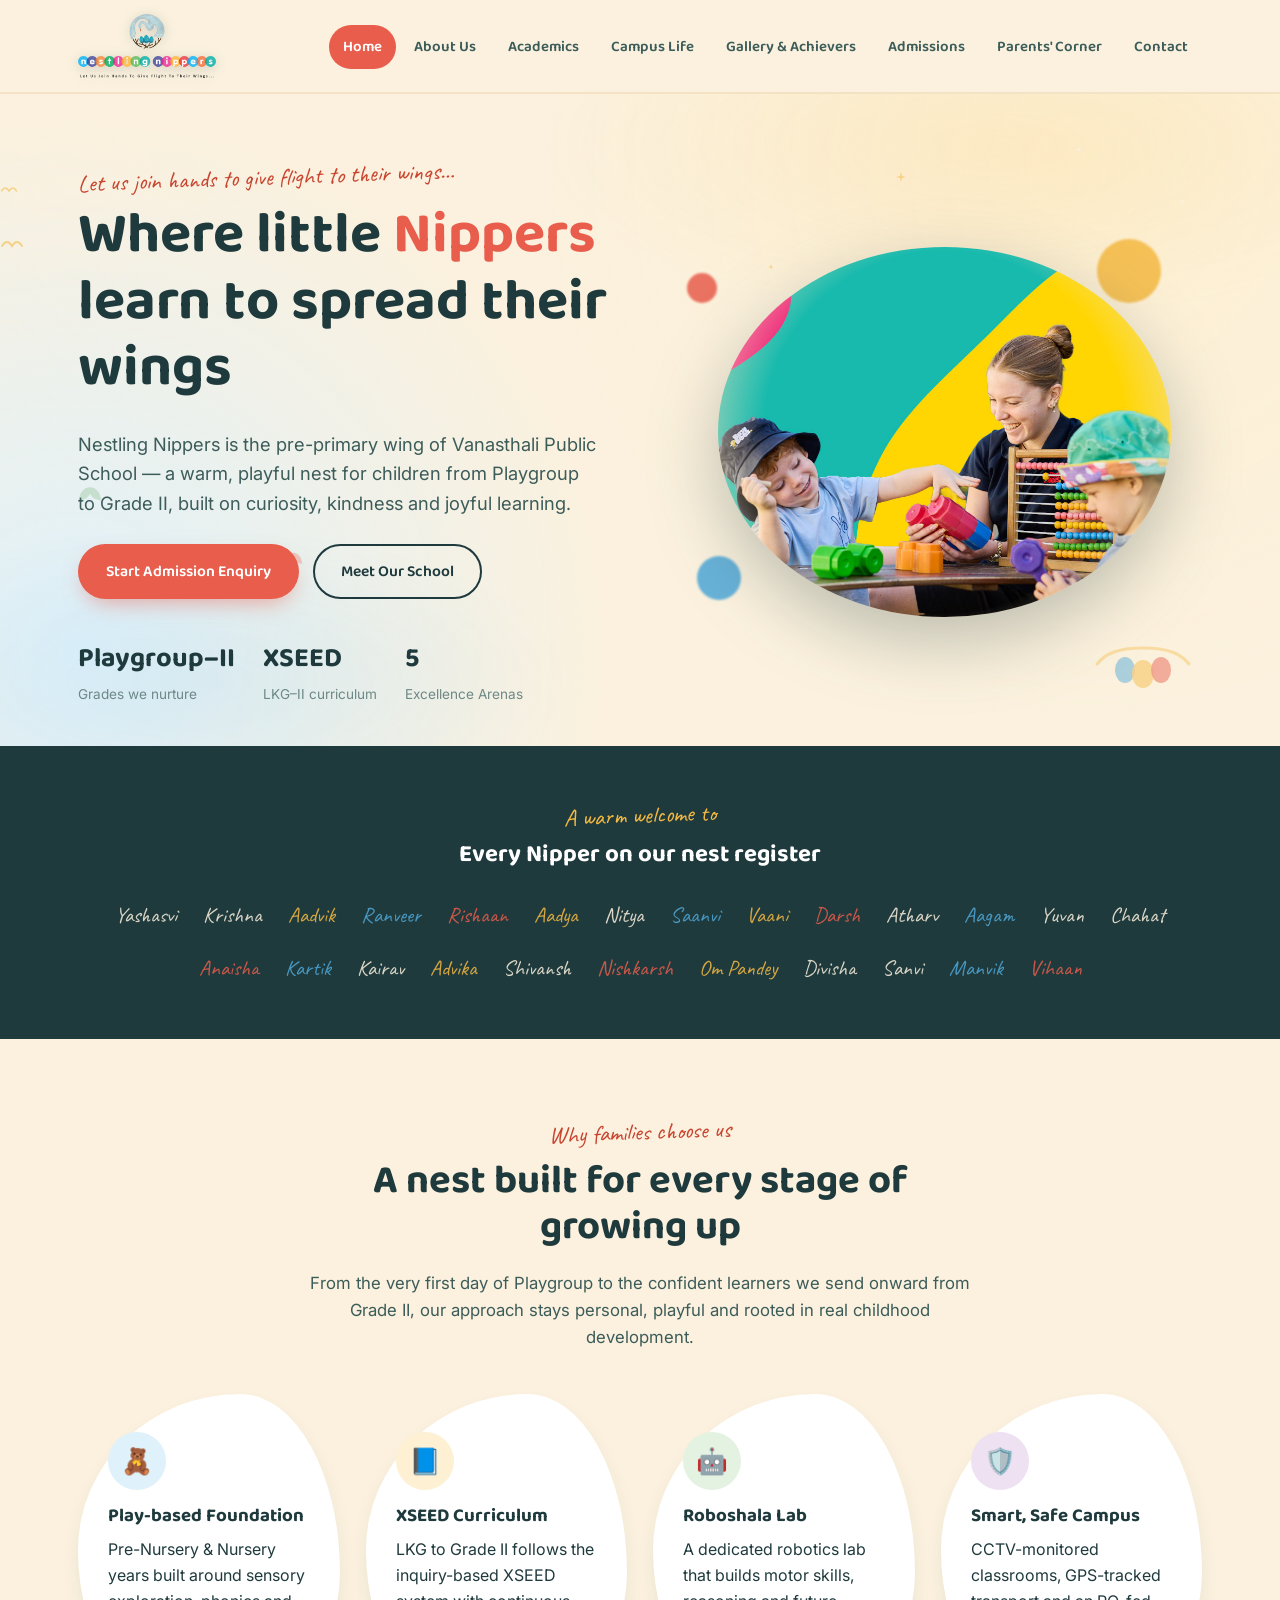
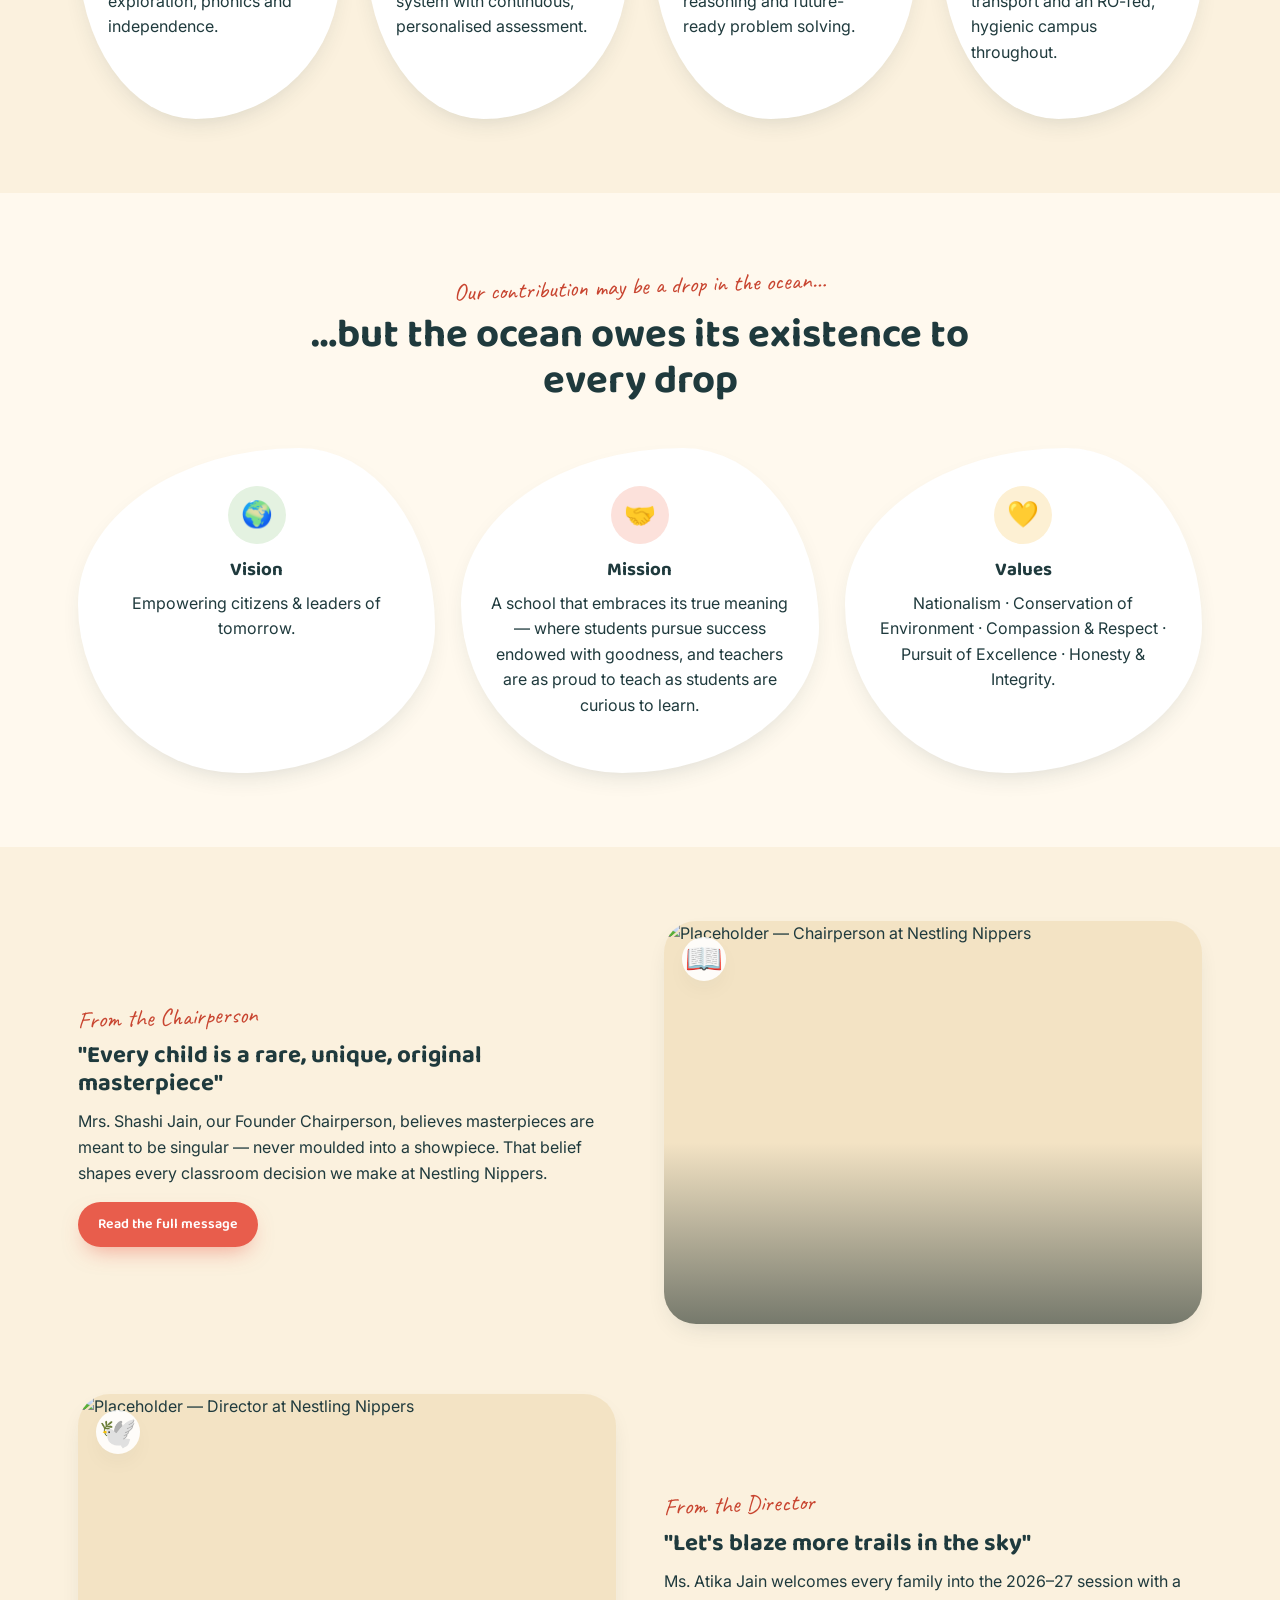
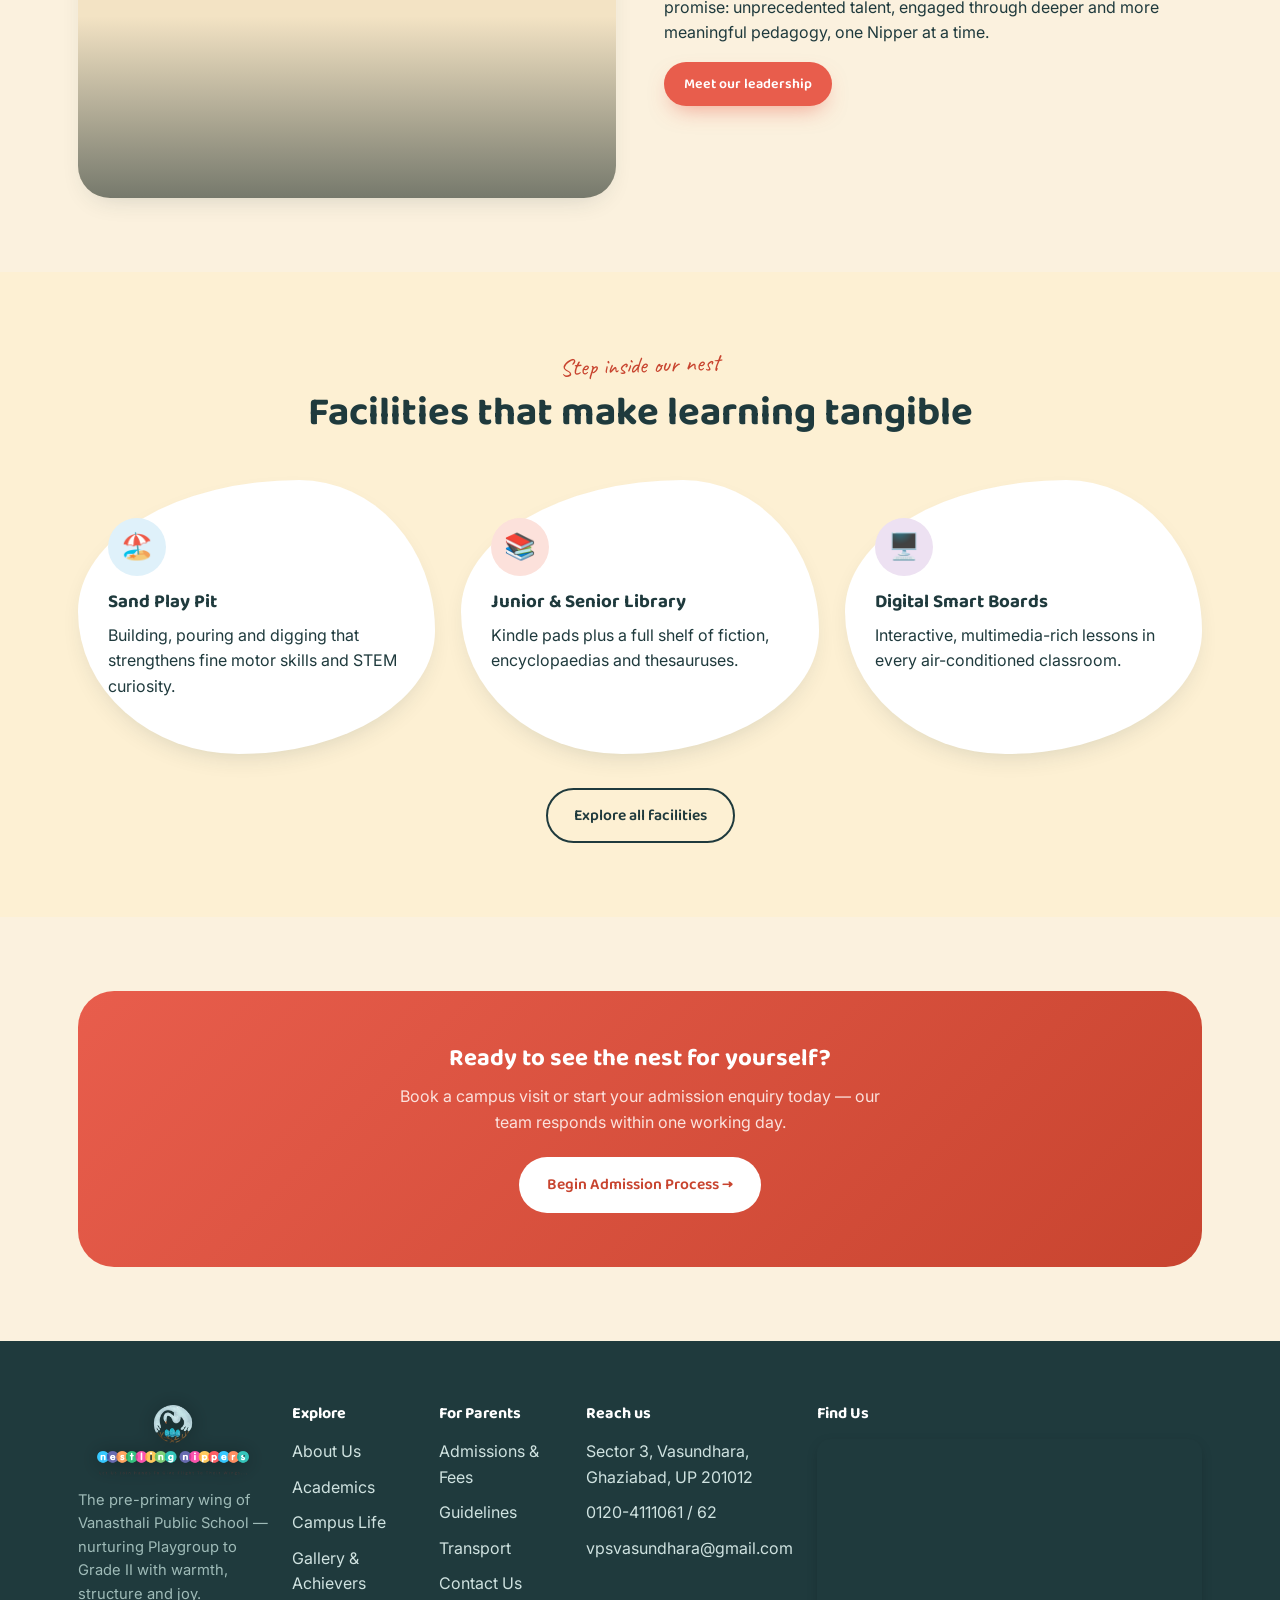
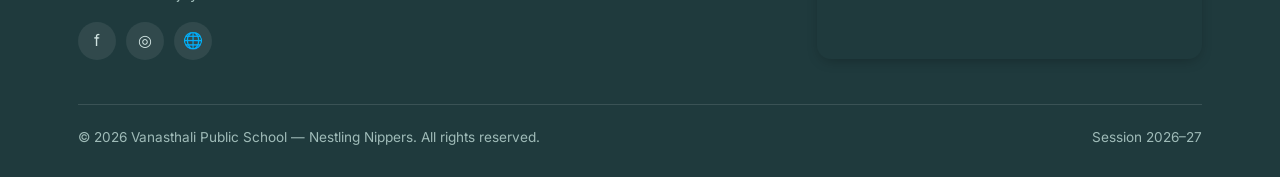
==== index.html @ e13948de "Add files via upload" ====
<!DOCTYPE html>
<html lang="en">
<head>
<meta charset="UTF-8">
<meta name="viewport" content="width=device-width, initial-scale=1.0">
<title>Nestling Nippers | Pre-Primary Wing, Vanasthali Public School</title>
<meta name="description" content="Nestling Nippers — the pre-primary unit of Vanasthali Public School. Playgroup to Grade II, nurturing every child from nest to flight.">
<link rel="icon" type="image/png" href="logo.png">
<link rel="canonical" href="https://www.nestlingnippers.in/">
<meta name="robots" content="index, follow">
<meta name="theme-color" content="#1F3A3D">
<meta name="author" content="Vanasthali Public School">

<!-- Open Graph -->
<meta property="og:type" content="website">
<meta property="og:site_name" content="Nestling Nippers — Vanasthali Public School">
<meta property="og:title" content="Nestling Nippers | Pre-Primary Wing, Vanasthali Public School">
<meta property="og:description" content="Nestling Nippers — the pre-primary unit of Vanasthali Public School. Playgroup to Grade II, nurturing every child from nest to flight.">
<meta property="og:url" content="https://www.nestlingnippers.in/">
<meta property="og:image" content="https://www.nestlingnippers.in/assets/images/og-cover.jpg">
<meta property="og:locale" content="en_IN">

<!-- Twitter Card -->
<meta name="twitter:card" content="summary_large_image">
<meta name="twitter:title" content="Nestling Nippers | Pre-Primary Wing, Vanasthali Public School">
<meta name="twitter:description" content="Nestling Nippers — the pre-primary unit of Vanasthali Public School. Playgroup to Grade II, nurturing every child from nest to flight.">
<meta name="twitter:image" content="https://www.nestlingnippers.in/assets/images/og-cover.jpg">
<link rel="stylesheet" href="css/style.css">
<script type="application/ld+json">
{
  "@context": "https://schema.org",
  "@type": "PreschoolOrChildCare",
  "name": "Nestling Nippers — Vanasthali Public School",
  "alternateName": "Nestling Nippers",
  "url": "https://www.nestlingnippers.in/",
  "logo": "https://www.nestlingnippers.in/assets/images/logo.png",
  "description": "Nestling Nippers is the pre-primary wing of Vanasthali Public School, nurturing Playgroup to Grade II with a play-based and XSEED curriculum.",
  "telephone": "+91-120-4111061",
  "email": "vpsvasundhara@gmail.com",
  "address": {
    "@type": "PostalAddress",
    "streetAddress": "Sector 3, Vasundhara",
    "addressLocality": "Ghaziabad",
    "addressRegion": "Uttar Pradesh",
    "postalCode": "201012",
    "addressCountry": "IN"
  },
  "geo": {
    "@type": "GeoCoordinates",
    "latitude": 28.66441,
    "longitude": 77.38362
  },
  "sameAs": [
    "https://facebook.com",
    "https://instagram.com",
    "https://vanasthalischool.in"
  ]
}
</script>
</head>
<body>

<header class="site-header">
  <div class="header-inner">
    <a href="index.html" class="logo">
      <img src="logo.png" class="logo-mark" alt="Nestling Nippers — Vanasthali Public School">
    </a>
    <nav class="main-nav" id="mainNav">
      <ul>
        <li><a href="index.html">Home</a></li>
        <li><a href="about.html">About Us</a></li>
        <li><a href="academics.html">Academics</a></li>
        <li><a href="campus-life.html">Campus Life</a></li>
        <li><a href="gallery.html">Gallery &amp; Achievers</a></li>
        <li><a href="admissions.html">Admissions</a></li>
        <li><a href="parents.html">Parents' Corner</a></li>
        <li><a href="contact.html">Contact</a></li>
      </ul>
    </nav>
    <button class="nav-toggle" id="navToggle" aria-label="Toggle menu" aria-expanded="false">
      <span></span><span></span><span></span>
    </button>
  </div>
</header>

<!-- ================= HERO ================= -->
<section class="hero">
  <div class="hero-video-wrap">
    <div class="skel" style="position:absolute;inset:0;">
      <video autoplay muted loop playsinline aria-hidden="true">
        <source src="school.mp4" type="video/mp4">
      </video>
    </div>
  </div>
  <div class="hero-anim" aria-hidden="true">
    <div class="h-sky-glow"></div>
    <svg class="h-star" style="top:12%;left:70%" width="10" height="10" viewBox="0 0 10 10"><path d="M5 0 L6 4 L10 5 L6 6 L5 10 L4 6 L0 5 L4 4 Z" fill="#F4B942"/></svg>
    <svg class="h-star s2" style="top:8%;left:84%" width="7" height="7" viewBox="0 0 10 10"><path d="M5 0 L6 4 L10 5 L6 6 L5 10 L4 6 L0 5 L4 4 Z" fill="#FBF1DE"/></svg>
    <svg class="h-star s3" style="top:26%;left:60%" width="6" height="6" viewBox="0 0 10 10"><path d="M5 0 L6 4 L10 5 L6 6 L5 10 L4 6 L0 5 L4 4 Z" fill="#F4B942"/></svg>
    <svg class="h-star s4" style="top:16%;left:92%" width="8" height="8" viewBox="0 0 10 10"><path d="M5 0 L6 4 L10 5 L6 6 L5 10 L4 6 L0 5 L4 4 Z" fill="#FBF1DE"/></svg>

    <svg class="h-cloud c1" viewBox="0 0 200 70" fill="#FBF1DE"><ellipse cx="55" cy="40" rx="45" ry="26"/><ellipse cx="105" cy="28" rx="38" ry="30"/><ellipse cx="150" cy="42" rx="40" ry="24"/></svg>
    <svg class="h-cloud c2" viewBox="0 0 200 70" fill="#FBF1DE"><ellipse cx="55" cy="40" rx="45" ry="26"/><ellipse cx="105" cy="28" rx="38" ry="30"/><ellipse cx="150" cy="42" rx="40" ry="24"/></svg>
    <svg class="h-cloud c3" viewBox="0 0 200 70" fill="#FBF1DE"><ellipse cx="55" cy="40" rx="45" ry="26"/><ellipse cx="105" cy="28" rx="38" ry="30"/><ellipse cx="150" cy="42" rx="40" ry="24"/></svg>

    <svg class="h-bird b1" width="24" height="16" viewBox="0 0 24 16"><path d="M2 8 Q7 0 12 8 Q17 0 22 8" stroke="#F4B942" stroke-width="2" fill="none" stroke-linecap="round"/></svg>
    <svg class="h-bird b2" width="20" height="14" viewBox="0 0 24 16"><path d="M2 8 Q7 0 12 8 Q17 0 22 8" stroke="#FBF1DE" stroke-width="2" fill="none" stroke-linecap="round"/></svg>
    <svg class="h-bird b3" width="18" height="12" viewBox="0 0 24 16"><path d="M2 8 Q7 0 12 8 Q17 0 22 8" stroke="#F4B942" stroke-width="2" fill="none" stroke-linecap="round"/></svg>

    <svg class="h-leaf l1" viewBox="0 0 24 24" fill="#6FAE6E"><path d="M12 2C6 2 2 8 2 14c4 0 8-2 10-6 2 4 6 6 10 6 0-6-4-12-10-12Z"/></svg>
    <svg class="h-leaf l2" viewBox="0 0 24 24" fill="#4FA8D8"><path d="M12 2C6 2 2 8 2 14c4 0 8-2 10-6 2 4 6 6 10 6 0-6-4-12-10-12Z"/></svg>
    <svg class="h-leaf l3" viewBox="0 0 24 24" fill="#E85D4C"><path d="M12 2C6 2 2 8 2 14c4 0 8-2 10-6 2 4 6 6 10 6 0-6-4-12-10-12Z"/></svg>

    <svg class="h-nest-float" viewBox="0 0 120 90" fill="none">
      <path d="M14 60c8-10 20-16 46-16s38 6 46 16" stroke="#F4B942" stroke-width="3" stroke-linecap="round" fill="none" opacity=".7"/>
      <ellipse cx="42" cy="66" rx="10" ry="13" fill="#4FA8D8" opacity=".85"/>
      <ellipse cx="60" cy="70" rx="11" ry="14" fill="#F4B942" opacity=".85"/>
      <ellipse cx="78" cy="66" rx="10" ry="13" fill="#E85D4C" opacity=".85"/>
    </svg>
  </div>
  <div class="container hero-inner">
    <div class="hero-copy reveal">
      <span class="eyebrow">Let us join hands to give flight to their wings…</span>
      <h1>Where little <span class="hl">Nippers</span><br>learn to spread their wings</h1>
      <p class="lede">Nestling Nippers is the pre-primary wing of Vanasthali Public School — a warm, playful nest for children from Playgroup to Grade&nbsp;II, built on curiosity, kindness and joyful learning.</p>
      <div class="hero-cta">
        <a href="admissions.html" class="btn btn-primary">Start Admission Enquiry</a>
        <a href="about.html" class="btn btn-outline">Meet Our School</a>
      </div>
      <div class="hero-stats">
        <div><strong>Playgroup–II</strong><span>Grades we nurture</span></div>
        <div><strong>XSEED</strong><span>LKG–II curriculum</span></div>
        <div><strong>5</strong><span>Excellence Arenas</span></div>
      </div>
    </div>
    <div class="hero-art reveal">
      <div class="hero-photo">
        <span class="hp-blob b1"></span>
        <span class="hp-blob b2"></span>
        <span class="hp-blob b3"></span>
        <div class="hp-frame skel">
          <img src="baby.jpg" alt="A teacher and children playing with learning toys at Nestling Nippers" loading="eager">
        </div>
      </div>
    </div>
  </div>
</section>

<!-- ================= WELCOME CLOUDS ================= -->
<section class="name-cloud">
  <div class="container">
    <span class="eyebrow">A warm welcome to</span>
    <h2>Every Nipper on our nest register</h2>
    <div class="cloud-names">
      <a href="yashasvi.html" class="cn-link">Yashasvi</a><span>Krishna</span><span>Aadvik</span><span>Ranveer</span><span>Rishaan</span>
      <span>Aadya</span><span>Nitya</span><span>Saanvi</span><span>Vaani</span><span>Darsh</span>
      <span>Atharv</span><span>Aagam</span><span>Yuvan</span><span>Chahat</span><span>Anaisha</span>
      <span>Kartik</span><span>Kairav</span><span>Advika</span><span>Shivansh</span><span>Nishkarsh</span>
      <span>Om Pandey</span><span>Divisha</span><span>Sanvi</span><span>Manvik</span><span>Vihaan</span>
    </div>
  </div>
</section>

<!-- ================= WHY US ================= -->
<section id="why-us">
  <div class="container">
    <div class="section-head reveal">
      <span class="eyebrow">Why families choose us</span>
      <h2>A nest built for every stage of growing up</h2>
      <p>From the very first day of Playgroup to the confident learners we send onward from Grade&nbsp;II, our approach stays personal, playful and rooted in real childhood development.</p>
    </div>
    <div class="grid grid-4">
      <div class="blob-card reveal">
        <div class="blob-icon" style="background:var(--sky-tint);">🧸</div>
        <h3>Play-based Foundation</h3>
        <p>Pre-Nursery &amp; Nursery years built around sensory exploration, phonics and independence.</p>
      </div>
      <div class="blob-card reveal">
        <div class="blob-icon" style="background:var(--sun-tint);">📘</div>
        <h3>XSEED Curriculum</h3>
        <p>LKG to Grade II follows the inquiry-based XSEED system with continuous, personalised assessment.</p>
      </div>
      <div class="blob-card reveal">
        <div class="blob-icon" style="background:var(--leaf-tint);">🤖</div>
        <h3>Roboshala Lab</h3>
        <p>A dedicated robotics lab that builds motor skills, reasoning and future-ready problem solving.</p>
      </div>
      <div class="blob-card reveal">
        <div class="blob-icon" style="background:var(--plum-tint);">🛡️</div>
        <h3>Smart, Safe Campus</h3>
        <p>CCTV-monitored classrooms, GPS-tracked transport and an RO-fed, hygienic campus throughout.</p>
      </div>
    </div>
  </div>
</section>

<!-- ================= VISION MISSION VALUES ================= -->
<section class="section-alt">
  <div class="container">
    <div class="section-head reveal">
      <span class="eyebrow">Our contribution may be a drop in the ocean…</span>
      <h2>…but the ocean owes its existence to every drop</h2>
    </div>
    <div class="grid grid-3">
      <div class="blob-card reveal" style="text-align:center;">
        <div class="blob-icon" style="background:var(--leaf-tint); margin:0 auto 16px;">🌍</div>
        <h3>Vision</h3>
        <p>Empowering citizens &amp; leaders of tomorrow.</p>
      </div>
      <div class="blob-card reveal" style="text-align:center;">
        <div class="blob-icon" style="background:var(--coral-tint); margin:0 auto 16px;">🤝</div>
        <h3>Mission</h3>
        <p>A school that embraces its true meaning — where students pursue success endowed with goodness, and teachers are as proud to teach as students are curious to learn.</p>
      </div>
      <div class="blob-card reveal" style="text-align:center;">
        <div class="blob-icon" style="background:var(--sun-tint); margin:0 auto 16px;">💛</div>
        <h3>Values</h3>
        <p>Nationalism · Conservation of Environment · Compassion &amp; Respect · Pursuit of Excellence · Honesty &amp; Integrity.</p>
      </div>
    </div>
  </div>
</section>

<!-- ================= JOURNEY PREVIEW ================= -->
<section>
  <div class="container">
    <div class="feature-row reveal">
      <div>
        <span class="eyebrow">From the Chairperson</span>
        <h2>"Every child is a rare, unique, original masterpiece"</h2>
        <p>Mrs. Shashi Jain, our Founder Chairperson, believes masterpieces are meant to be singular — never moulded into a showpiece. That belief shapes every classroom decision we make at Nestling Nippers.</p>
        <a href="about.html" class="btn btn-primary btn-sm">Read the full message</a>
      </div>
      <div class="visual skel">
        <img src="https://picsum.photos/seed/vps-chairperson-wide/900/700" alt="Placeholder — Chairperson at Nestling Nippers" loading="lazy">
        <span class="big-emoji">📖</span>
      </div>
    </div>
    <div class="feature-row reverse reveal">
      <div>
        <span class="eyebrow">From the Director</span>
        <h2>"Let's blaze more trails in the sky"</h2>
        <p>Ms. Atika Jain welcomes every family into the 2026–27 session with a promise: unprecedented talent, engaged through deeper and more meaningful pedagogy, one Nipper at a time.</p>
        <a href="about.html" class="btn btn-primary btn-sm">Meet our leadership</a>
      </div>
      <div class="visual skel">
        <img src="https://picsum.photos/seed/vps-director-wide/900/700" alt="Placeholder — Director at Nestling Nippers" loading="lazy">
        <span class="big-emoji">🕊️</span>
      </div>
    </div>
  </div>
</section>

<!-- ================= FACILITIES TEASER ================= -->
<section class="section-tint-sun">
  <div class="container">
    <div class="section-head reveal">
      <span class="eyebrow">Step inside our nest</span>
      <h2>Facilities that make learning tangible</h2>
    </div>
    <div class="grid grid-3">
      <div class="blob-card reveal"><div class="blob-icon" style="background:var(--sky-tint);">🏖️</div><h3>Sand Play Pit</h3><p>Building, pouring and digging that strengthens fine motor skills and STEM curiosity.</p></div>
      <div class="blob-card reveal"><div class="blob-icon" style="background:var(--coral-tint);">📚</div><h3>Junior &amp; Senior Library</h3><p>Kindle pads plus a full shelf of fiction, encyclopaedias and thesauruses.</p></div>
      <div class="blob-card reveal"><div class="blob-icon" style="background:var(--plum-tint);">🖥️</div><h3>Digital Smart Boards</h3><p>Interactive, multimedia-rich lessons in every air-conditioned classroom.</p></div>
    </div>
    <div class="text-center reveal" style="margin-top:34px;">
      <a href="campus-life.html" class="btn btn-outline">Explore all facilities</a>
    </div>
  </div>
</section>

<!-- ================= CTA ================= -->
<section>
  <div class="container">
    <div class="cta-band reveal">
      <h2>Ready to see the nest for yourself?</h2>
      <p>Book a campus visit or start your admission enquiry today — our team responds within one working day.</p>
      <a href="admissions.html" class="btn btn-light">Begin Admission Process →</a>
    </div>
  </div>
</section>

<button id="backToTop" aria-label="Back to top">↑</button>

<footer class="site-footer">
  <div class="container">
    <div class="footer-grid">
      <div>
        <div class="footer-logo">
          <span class="logo-mark-chip"><img src="logo.png" class="logo-mark" alt="Nestling Nippers — Vanasthali Public School"></span>
        </div>
        <p class="foot-desc">The pre-primary wing of Vanasthali Public School — nurturing Playgroup to Grade II with warmth, structure and joy.</p>
        <div class="social-row">
          <a href="https://facebook.com" target="_blank" rel="noopener" aria-label="Facebook">f</a>
          <a href="https://instagram.com" target="_blank" rel="noopener" aria-label="Instagram">◎</a>
          <a href="https://vanasthalischool.in" target="_blank" rel="noopener" aria-label="Website">🌐</a>
        </div>
      </div>
      <div>
        <h4>Explore</h4>
        <ul>
          <li><a href="about.html">About Us</a></li>
          <li><a href="academics.html">Academics</a></li>
          <li><a href="campus-life.html">Campus Life</a></li>
          <li><a href="gallery.html">Gallery &amp; Achievers</a></li>
        </ul>
      </div>
      <div>
        <h4>For Parents</h4>
        <ul>
          <li><a href="admissions.html">Admissions &amp; Fees</a></li>
          <li><a href="parents.html">Guidelines</a></li>
          <li><a href="parents.html#transport">Transport</a></li>
          <li><a href="contact.html">Contact Us</a></li>
        </ul>
      </div>
      <div>
        <h4>Reach us</h4>
        <ul>
          <li>Sector 3, Vasundhara, Ghaziabad, UP 201012</li>
          <li>0120-4111061 / 62</li>
          <li>vpsvasundhara@gmail.com</li>
        </ul>
      </div>
      <div>
        <h4>Find Us</h4>
        <div class="map-container">
          <iframe src="https://www.google.com/maps/embed?pb=!1m18!1m12!1m3!1d3500.843307976024!2d77.38362382537093!3d28.66441002564738!2m3!1f0!2f0!3f0!3m2!1i1024!2i768!4f13.1!3m3!1m2!1s0x390cf073104068f9%3A0x43183137aa753761!2sVANASTHALI%20PUBLIC%20SCHOOL%2C%20Sector%203%2C%20Vasundhara%2C%20Ghaziabad%2C%20Uttar%20Pradesh%20201012!5e0!3m2!1sen!2sin!4v1787373208218!5m2!1sen!2sin" allowfullscreen loading="lazy" referrerpolicy="strict-origin-when-cross-origin" title="Vanasthali Public School location"></iframe>
        </div>
      </div>
    </div>
    <div class="footer-bottom">
      <span>© <span class="year-now">2026</span> Vanasthali Public School — Nestling Nippers. All rights reserved.</span>
      <span>Session 2026–27</span>
    </div>
  </div>
</footer>

<script src="js/script.js"></script>
</body>
</html>
---- css/style.css ----
/* ============================================================
   NESTLING NIPPERS — shared stylesheet
   Design system: warm nest palette, rounded "Baloo 2" display type,
   organic egg/blob shapes, scalloped cloud dividers.
   ============================================================ */

@import url('https://fonts.googleapis.com/css2?family=Baloo+2:wght@500;600;700;800&family=Inter:wght@400;500;600;700&family=Caveat:wght@600;700&display=swap');

:root{
  /* palette */
  --cream:        #FBF1DE;
  --cream-soft:    #FFF9EE;
  --cream-deep:    #F3E3C4;
  --ink:          #1F3A3D;
  --ink-soft:      #3C5C5A;
  --ink-faint:     #6D8886;
  --coral:        #E85D4C;
  --coral-deep:    #C8442F;
  --coral-tint:    #FCE1DB;
  --sun:          #F4B942;
  --sun-tint:      #FDF0D3;
  --sky:          #4FA8D8;
  --sky-tint:      #DFF1FA;
  --leaf:         #6FAE6E;
  --leaf-tint:     #E4F2E1;
  --plum:         #8C5E9C;
  --plum-tint:     #EDE1F2;
  --bubble-pink:   #E8609C;
  --bubble-teal:   #3FB6A8;
  --bubble-orange: #F0894A;
  --white:        #ffffff;

  --font-display: 'Baloo 2', ui-rounded, system-ui, sans-serif;
  --font-body:    'Inter', system-ui, sans-serif;
  --font-script:  'Caveat', cursive;

  --radius-blob:  62% 38% 55% 45% / 48% 55% 45% 52%;
  --radius-blob2: 42% 58% 63% 37% / 55% 42% 58% 45%;
  --shadow-soft:  0 18px 40px -18px rgba(31,58,61,0.28);
  --shadow-card:  0 10px 28px -14px rgba(31,58,61,0.24);
  --container:    1180px;
}

*,*::before,*::after{ box-sizing:border-box; }
html{ scroll-behavior:smooth; }
body{
  margin:0;
  font-family:var(--font-body);
  color:var(--ink);
  background:var(--cream);
  line-height:1.6;
  -webkit-font-smoothing:antialiased;
  opacity:0;
  animation:pageFadeIn .55s ease .05s forwards;
}
@keyframes pageFadeIn{ from{ opacity:0; transform:translateY(6px); } to{ opacity:1; transform:translateY(0); } }
a{ transition:color .2s ease, background-color .2s ease; }
img{ max-width:100%; display:block; }
a{ color:inherit; text-decoration:none; }
ul{ margin:0; padding:0; list-style:none; }
h1,h2,h3,h4{ font-family:var(--font-display); margin:0 0 .5em; line-height:1.15; color:var(--ink); font-weight:700; }
p{ margin:0 0 1em; }
.container{ max-width:var(--container); margin:0 auto; padding:0 28px; }
:focus-visible{ outline:3px solid var(--coral); outline-offset:3px; border-radius:4px; }

@media (prefers-reduced-motion: reduce){
  *{ animation-duration:.001ms !important; animation-iteration-count:1 !important; transition-duration:.001ms !important; scroll-behavior:auto !important; }
}

/* ---------- eyebrow / script label ---------- */
.eyebrow{
  font-family:var(--font-script);
  font-size:1.5rem;
  color:var(--coral-deep);
  display:inline-block;
  margin-bottom:6px;
  transform:rotate(-2deg);
}
.section-head{ max-width:680px; margin:0 auto 44px; text-align:center; }
.section-head h2{ font-size:clamp(1.7rem,3.4vw,2.5rem); }
.section-head p{ color:var(--ink-soft); font-size:1.05rem; }
.section-head.align-left{ margin:0 0 40px; text-align:left; }

/* ---------- buttons ---------- */
.btn{
  display:inline-flex; align-items:center; gap:8px;
  font-family:var(--font-display); font-weight:600; font-size:.98rem;
  padding:13px 26px; border-radius:100px; border:2px solid transparent;
  cursor:pointer; transition:transform .18s ease, box-shadow .18s ease, background .18s ease;
}
.btn-primary{ background:var(--coral); color:var(--white); box-shadow:0 10px 22px -8px rgba(232,93,76,.55); }
.btn-primary:hover{ transform:translateY(-2px); box-shadow:0 14px 26px -8px rgba(232,93,76,.6); }
.btn-outline{ background:transparent; border-color:var(--ink); color:var(--ink); }
.btn-outline:hover{ background:var(--ink); color:var(--cream-soft); transform:translateY(-2px); }
.btn-light{ background:var(--white); color:var(--coral-deep); }
.btn-light:hover{ transform:translateY(-2px); box-shadow:0 12px 22px -10px rgba(0,0,0,.25); }
.btn-sm{ padding:9px 18px; font-size:.88rem; }

/* ============================================================
   HEADER / NAV
   ============================================================ */
.site-header{
  position:sticky; top:0; z-index:200;
  background:rgba(251,241,222,0.92);
  backdrop-filter:blur(8px);
  border-bottom:2px solid var(--cream-deep);
}
.header-inner{
  max-width:var(--container); margin:0 auto; padding:14px 28px;
  display:flex; align-items:center; justify-content:space-between; gap:20px;
}
.logo{ display:flex; align-items:center; gap:10px; flex-shrink:0; }
.logo-mark{
  height:64px; width:auto; max-width:190px; flex-shrink:0; object-fit:contain; display:block;
  filter:drop-shadow(0 2px 6px rgba(31,58,61,.18));
}
@media (max-width:480px){ .logo-mark{ height:48px; } }

/* ============================================================
   BUBBLE WORDMARK — "nestling nippers" hand-typed in the brand's
   colourful circle-letter style, plus the tagline. Real text
   (not an image) so it stays crisp at any size and any zoom.
   ============================================================ */
.brand-wordmark{ display:flex; flex-direction:column; gap:2px; }
.bw-row{ display:flex; }
.bw-word{ display:flex; }
.bw-word + .bw-word{ margin-left:.45em; }
.bw-letter{
  --d:34px;
  width:var(--d); height:var(--d); border-radius:50%;
  display:flex; align-items:center; justify-content:center;
  color:var(--white); font-family:var(--font-display); font-weight:700;
  font-size:calc(var(--d) * .5); line-height:1; text-transform:lowercase;
  box-shadow:inset 0 -4px 6px rgba(0,0,0,.16), 0 2px 4px rgba(0,0,0,.12);
  margin-left:calc(var(--d) * -0.16);
  position:relative;
}
.bw-letter:first-child{ margin-left:0; }
.bw-tagline{
  font-family:var(--font-body); font-weight:600; font-size:.62em;
  letter-spacing:.14em; text-transform:uppercase; color:var(--ink-soft);
  white-space:nowrap;
}

/* header size */
.brand-wordmark.bw-sm .bw-letter{ --d:28px; }
.brand-wordmark.bw-sm .bw-tagline{ display:none; }

/* footer / large size */
.brand-wordmark.bw-lg .bw-letter{ --d:40px; }
.brand-wordmark.bw-lg .bw-tagline{ color:#B9D2CF; margin-top:6px; font-size:.6rem; }

@media (max-width:480px){
  .brand-wordmark.bw-sm .bw-letter{ --d:22px; }
}
.logo-text{ font-family:var(--font-display); font-weight:800; font-size:1.28rem; color:var(--ink); letter-spacing:.2px; }
.logo-text em{ font-style:normal; color:var(--coral); }
.logo-sub{ display:block; font-family:var(--font-script); font-size:.85rem; color:var(--ink-soft); margin-top:-4px; }

.main-nav ul{ display:flex; align-items:center; gap:4px; flex-wrap:wrap; }
.main-nav a{
  font-family:var(--font-display); font-weight:600; font-size:.94rem;
  padding:10px 14px; border-radius:100px; color:var(--ink-soft);
  transition:background .18s, color .18s;
  white-space:nowrap;
}
.main-nav a:hover, .main-nav a.active-link{ background:var(--coral); color:var(--white); }

.nav-toggle{
  display:none; flex-direction:column; justify-content:center; gap:5px;
  width:42px; height:42px; border-radius:12px; border:2px solid var(--ink);
  background:transparent; cursor:pointer; flex-shrink:0;
}
.nav-toggle span{ width:20px; height:2px; background:var(--ink); margin:0 auto; transition:transform .25s, opacity .25s; }
.nav-toggle.active span:nth-child(1){ transform:translateY(7px) rotate(45deg); }
.nav-toggle.active span:nth-child(2){ opacity:0; }
.nav-toggle.active span:nth-child(3){ transform:translateY(-7px) rotate(-45deg); }

@media screen and (max-width:991px){
  .header-inner{ position:relative; }
  .nav-toggle{ display:flex !important; }
  .main-nav{
    display:block; position:absolute; top:100%; left:0; width:100%;
    background:var(--cream-soft); padding:0 0; box-shadow:0 8px 20px -8px rgba(0,0,0,.18);
    z-index:190; border-bottom:2px solid var(--cream-deep);
    max-height:0; overflow:hidden; opacity:0; pointer-events:none;
    transform:translateY(-6px);
    transition:max-height .45s cubic-bezier(.22,.8,.32,1), opacity .32s ease, transform .38s cubic-bezier(.22,.8,.32,1), padding .45s ease;
  }
  .main-nav.active{
    max-height:600px; opacity:1; pointer-events:auto; transform:translateY(0);
    padding:14px 0 20px;
  }
  .main-nav ul{ flex-direction:column; align-items:center; gap:6px; }
  .main-nav a{
    display:block; padding:12px 20px; opacity:0; transform:translateY(-6px);
    transition:opacity .35s ease, transform .35s ease;
  }
  .main-nav.active a{ opacity:1; transform:translateY(0); }
  .main-nav.active li:nth-child(1) a{ transition-delay:.04s; }
  .main-nav.active li:nth-child(2) a{ transition-delay:.08s; }
  .main-nav.active li:nth-child(3) a{ transition-delay:.12s; }
  .main-nav.active li:nth-child(4) a{ transition-delay:.16s; }
  .main-nav.active li:nth-child(5) a{ transition-delay:.20s; }
  .main-nav.active li:nth-child(6) a{ transition-delay:.24s; }
  .main-nav.active li:nth-child(7) a{ transition-delay:.28s; }
  .main-nav.active li:nth-child(8) a{ transition-delay:.32s; }
}
@media screen and (min-width:992px){
  .nav-toggle{ display:none !important; }
  .main-nav{ display:block !important; }
  .main-nav ul{ display:flex; flex-direction:row; }
}

/* ============================================================
   PAGE HERO (inner pages)
   ============================================================ */
.page-hero{
  position:relative; overflow:hidden;
  background:linear-gradient(160deg,var(--ink) 0%,#294f52 100%);
  color:var(--cream-soft); padding:70px 0 96px;
}
.page-hero .eyebrow{ color:var(--sun); }
.page-hero h1{ color:var(--white); font-size:clamp(2.1rem,5vw,3.3rem); }
.page-hero p{ color:#CFE2E0; max-width:600px; font-size:1.08rem; }
.page-hero .decor-egg{
  position:absolute; border-radius:50%; opacity:.18;
}
.page-hero .container{ position:relative; z-index:3; }

/* scalloped divider between hero and content (cloud/nest motif) */
.scallop{
  display:block; width:100%; height:60px; margin-top:-1px; position:relative; z-index:3;
}

/* ============================================================
   HERO "VIDEO" — a looping, vector-animated scene.
   Pure SVG + CSS transforms: infinitely crisp at any screen size
   and any zoom level (no video file, so zero compression loss).
   ============================================================ */
.hero-anim{
  position:absolute; inset:0; z-index:1; overflow:hidden;
  pointer-events:none;
}
.hero-anim svg{ position:absolute; }

.h-sky-glow{
  position:absolute; inset:0;
  background:
    radial-gradient(ellipse 60% 45% at 78% 8%, rgba(244,185,66,0.22), transparent 60%),
    radial-gradient(ellipse 50% 40% at 15% 90%, rgba(79,168,216,0.16), transparent 60%);
  animation:glowPulse 9s ease-in-out infinite;
}
@keyframes glowPulse{ 0%,100%{opacity:.75;} 50%{opacity:1;} }

.h-star{ animation:twinkle 3.4s ease-in-out infinite; transform-origin:center; }
.h-star.s2{ animation-delay:.8s; }
.h-star.s3{ animation-delay:1.6s; }
.h-star.s4{ animation-delay:2.3s; }
@keyframes twinkle{ 0%,100%{ opacity:.25; transform:scale(.85);} 50%{ opacity:.9; transform:scale(1.1);} }

.h-cloud{ animation:driftCloud linear infinite; opacity:.55; }
.h-cloud.c1{ top:8%;  width:220px; animation-duration:38s; }
.h-cloud.c2{ top:20%; width:150px; animation-duration:52s; animation-delay:-14s; opacity:.4; }
.h-cloud.c3{ top:4%;  width:110px; animation-duration:30s; animation-delay:-6s; opacity:.35; }
@keyframes driftCloud{
  from{ transform:translateX(-22%); }
  to{ transform:translateX(122%); }
}

.h-bird{ animation:flyBird ease-in-out infinite; }
.h-bird.b1{ top:22%; animation-duration:16s; }
.h-bird.b2{ top:34%; animation-duration:21s; animation-delay:-6s; }
.h-bird.b3{ top:14%; animation-duration:26s; animation-delay:-12s; }
@keyframes flyBird{
  0%   { transform:translate(-8%,0) scale(.8); opacity:0; }
  8%   { opacity:1; }
  50%  { transform:translate(52%,-26px) scale(1); }
  92%  { opacity:1; }
  100% { transform:translate(112%,14px) scale(.8); opacity:0; }
}
.h-bird path{ animation:flap .55s ease-in-out infinite alternate; transform-origin:12px 8px; }
@keyframes flap{ from{ transform:scaleY(1);} to{ transform:scaleY(.35);} }

.h-nest-float{ position:absolute; right:6%; bottom:8%; width:120px; animation:bob 5s ease-in-out infinite; }
@keyframes bob{ 0%,100%{ transform:translateY(0);} 50%{ transform:translateY(-14px);} }

.h-leaf{ position:absolute; animation:sway ease-in-out infinite; opacity:.5; }
.h-leaf.l1{ left:6%;  top:60%; width:26px; animation-duration:6s; }
.h-leaf.l2{ left:14%; top:40%; width:18px; animation-duration:8s; animation-delay:-2s; }
.h-leaf.l3{ left:22%; top:70%; width:22px; animation-duration:7s; animation-delay:-4s; }
@keyframes sway{ 0%,100%{ transform:translateY(0) rotate(-6deg);} 50%{ transform:translateY(-16px) rotate(8deg);} }

@media (prefers-reduced-motion: reduce){
  .hero-anim *{ animation:none !important; }
}
@media (max-width:700px){
  .h-cloud.c2, .h-bird.b3, .h-nest-float{ display:none; }
}

/* ============================================================
   HERO VIDEO BACKGROUND
   Drop your own file at assets/video/hero-video.mp4 (any resolution).
   No resizing/re-encoding happens here — object-fit:cover only
   *frames* the video, it never downsamples or compresses it.
   If the file is missing/fails to load, JS (script.js) hides this
   layer and the animated SVG scene underneath shows instead.
   ============================================================ */
.hero-video-wrap{
  position:absolute; inset:0; z-index:1; overflow:hidden;
}
.hero-video-wrap video{
  width:100%; height:100%; object-fit:cover; display:block;
  /* no filter/blur/opacity here — keeps source quality 1:1 */
}
.hero-video-wrap::after{
  content:''; position:absolute; inset:0;
  background:
    linear-gradient(115deg, rgba(10,24,26,.86) 0%, rgba(10,24,26,.62) 45%, rgba(10,24,26,.42) 100%),
    linear-gradient(0deg, rgba(10,24,26,.35) 0%, transparent 40%);
}
.page-hero .eyebrow,
.page-hero h1,
.page-hero p{
  text-shadow:0 2px 16px rgba(0,0,0,.5);
  position:relative; z-index:2;
}
.page-hero .hero-anim{ z-index:0; display:none; }
.page-hero.no-video .hero-anim,
.hero-video-wrap.video-failed ~ .hero-anim{ display:block; }
.hero-video-wrap.video-failed{ display:none; }

.hero .hero-video-wrap{ z-index:0; }
.hero .hero-video-wrap::after{ background:rgba(251,241,222,0.82); }
.hero .hero-anim{ z-index:0; display:none; }
.hero.no-video .hero-anim,
.hero .hero-video-wrap.video-failed ~ .hero-anim{ display:block; }

/* ============================================================
   SKELETON LOADING — every real photo/video loads behind a soft
   shimmer placeholder, then fades in once actually ready. Keeps
   layout stable and feels intentional instead of a layout jump.
   ============================================================ */
.skel{ position:relative; overflow:hidden; background:var(--cream-deep); }
.skel::before{
  content:''; position:absolute; inset:0; z-index:1;
  background:linear-gradient(100deg, transparent 0%, rgba(255,255,255,.55) 45%, transparent 90%);
  background-size:200% 100%;
  animation:shimmer 1.4s ease-in-out infinite;
  opacity:1; transition:opacity .3s ease;
}
.skel.loaded::before{ opacity:0; pointer-events:none; }
@keyframes shimmer{ 0%{ background-position:150% 0; } 100%{ background-position:-50% 0; } }

.skel img, .skel video{
  width:100%; height:100%; object-fit:cover; display:block;
  opacity:0; transition:opacity .5s ease;
}
.skel.loaded img, .skel.loaded video{ opacity:1; }
@media (prefers-reduced-motion: reduce){
  .skel::before{ animation:none; }
}



/* ============================================================
   HOME HERO
   ============================================================ */
.hero{
  position:relative; overflow:hidden;
  padding:64px 0 40px;
  background:
    radial-gradient(circle at 85% 12%, var(--sun-tint) 0%, transparent 45%),
    radial-gradient(circle at 6% 85%, var(--sky-tint) 0%, transparent 40%),
    var(--cream);
}
.hero .container{ position:relative; z-index:3; }
.hero .hero-anim{ opacity:.55; }
.hero .h-cloud{ opacity:.3; }
.hero-inner{ display:grid; grid-template-columns:1.05fr .95fr; gap:40px; align-items:center; }
.hero-copy h1{ font-size:clamp(2.3rem,4.8vw,3.6rem); }
.hero-copy h1 .hl{ color:var(--coral); position:relative; }
.hero-copy p.lede{ font-size:1.15rem; color:var(--ink-soft); max-width:520px; }
.hero-cta{ display:flex; gap:14px; margin-top:26px; flex-wrap:wrap; }
.hero-stats{ display:flex; gap:28px; margin-top:38px; flex-wrap:wrap; }
.hero-stats div strong{ font-family:var(--font-display); font-size:1.7rem; color:var(--ink); display:block; }
.hero-stats div span{ font-size:.85rem; color:var(--ink-faint); }

.hero-art{ position:relative; height:420px; }
.hero-art svg{ width:100%; height:100%; }

/* real photo, feathered at the edge so it "blends" instead of
   sitting in a hard rectangle — no visible seam against the page */
.hero-photo{
  position:relative; width:100%; height:100%;
  display:flex; align-items:center; justify-content:center;
}
.hp-frame{
  position:relative; width:88%; height:88%; border-radius:50%;
  overflow:hidden; z-index:2;
  filter:drop-shadow(0 24px 34px rgba(31,58,61,.28));
}
.hp-frame img{
  width:100%; height:100%; object-fit:cover; display:block;
  -webkit-mask-image:radial-gradient(circle at 50% 50%, #000 62%, transparent 100%);
  mask-image:radial-gradient(circle at 50% 50%, #000 62%, transparent 100%);
}
.hp-blob{
  position:absolute; border-radius:50%; filter:blur(1px); opacity:.85; z-index:1;
  animation:bob 6s ease-in-out infinite;
}
.hp-blob.b1{ width:64px; height:64px; background:var(--sun); top:4%; right:8%; animation-duration:5.5s; }
.hp-blob.b2{ width:44px; height:44px; background:var(--sky); bottom:10%; left:2%; animation-duration:7s; animation-delay:-2s; }
.hp-blob.b3{ width:30px; height:30px; background:var(--coral); top:12%; left:0; animation-duration:6.5s; animation-delay:-4s; }
@media (max-width:920px){ .hero-art{ height:340px; } }

/* name-cloud decorative texture (callback to the hand-drawn admission clouds) */
.name-cloud{
  position:relative; padding:50px 0; overflow:hidden;
  background:var(--ink); color:var(--cream);
}
.name-cloud .container{ position:relative; z-index:2; text-align:center; }
.name-cloud .eyebrow{ color:var(--sun); }
.name-cloud h2{ color:var(--white); }
.cloud-names{
  display:flex; flex-wrap:wrap; gap:10px 14px; justify-content:center; margin-top:26px;
}
.cloud-names span, .cloud-names a.cn-link{
  font-family:var(--font-script); font-size:1.35rem; color:var(--cream);
  padding:4px 6px; opacity:.85;
}
.cloud-names a.cn-link{
  text-decoration:none; border-radius:8px; cursor:pointer;
  transition:opacity .2s ease, transform .2s ease, background .2s ease;
}
.cloud-names a.cn-link:hover, .cloud-names a.cn-link:focus-visible{
  opacity:1; transform:translateY(-2px); background:rgba(255,255,255,.1);
}
.cloud-names span:nth-child(3n), .cloud-names a.cn-link:nth-child(3n){ color:var(--sun); }
.cloud-names span:nth-child(4n), .cloud-names a.cn-link:nth-child(4n){ color:var(--sky); }
.cloud-names span:nth-child(5n), .cloud-names a.cn-link:nth-child(5n){ color:var(--coral); }

/* ============================================================
   BLOB / EGG CARDS
   ============================================================ */
.blob-card{
  background:var(--white); border-radius:var(--radius-blob);
  padding:38px 30px; box-shadow:var(--shadow-card);
  transition:transform .25s ease, border-radius .4s ease;
}
.blob-card:hover{ transform:translateY(-6px); border-radius:var(--radius-blob2); }
.blob-icon{
  width:58px; height:58px; border-radius:50%; display:flex; align-items:center; justify-content:center;
  margin-bottom:16px; font-size:1.6rem;
}

.grid{ display:grid; gap:26px; }
.grid-2{ grid-template-columns:repeat(2,1fr); }
.grid-3{ grid-template-columns:repeat(3,1fr); }
.grid-4{ grid-template-columns:repeat(4,1fr); }
@media (max-width:920px){ .grid-3,.grid-4{ grid-template-columns:repeat(2,1fr);} .hero-inner{ grid-template-columns:1fr; } .hero-art{ height:300px; order:-1;} }
@media (max-width:600px){ .grid-2,.grid-3,.grid-4{ grid-template-columns:1fr; } }

/* schedule/table cards need a normal, predictable shape — the organic
   blob radius clips a table's corners and wastes space on narrow screens */
.blob-card.blob-card-table{
  border-radius:26px;
  padding:30px 26px;
}
.blob-card.blob-card-table:hover{ border-radius:26px; }
.blob-card-table .table-wrap{ border-radius:14px; }
.blob-card-table table{ min-width:0; width:100%; }
@media (max-width:560px){
  .blob-card-table{ padding:22px 16px; }
  .blob-card-table table{ display:block; }
  .blob-card-table thead{ display:none; }
  .blob-card-table tbody, .blob-card-table tr{ display:block; width:100%; }
  .blob-card-table tr{
    border-bottom:1px solid var(--cream-deep); padding:12px 0;
  }
  .blob-card-table tr:last-child{ border-bottom:none; }
  .blob-card-table td{
    display:block; padding:2px 0; border-bottom:none; font-size:.92rem;
  }
  .blob-card-table td:first-child{
    font-family:var(--font-display); font-weight:600; color:var(--coral-deep); font-size:.82rem;
    text-transform:uppercase; letter-spacing:.3px; margin-bottom:2px;
  }
}

section{ padding:74px 0; }
.section-alt{ background:var(--cream-soft); }
.section-tint-sky{ background:var(--sky-tint); }
.section-tint-sun{ background:var(--sun-tint); }

/* ---------- pill tag ---------- */
.pill{
  display:inline-block; font-family:var(--font-display); font-weight:600; font-size:.78rem;
  padding:6px 14px; border-radius:100px; background:var(--coral-tint); color:var(--coral-deep);
  letter-spacing:.3px; text-transform:uppercase;
}

/* ============================================================
   TIMELINE (deliverables / process)
   ============================================================ */
.timeline{ position:relative; max-width:780px; margin:0 auto; }
.timeline::before{
  content:''; position:absolute; left:27px; top:8px; bottom:8px; width:3px;
  background:repeating-linear-gradient(var(--coral) 0 8px, transparent 8px 16px);
  border-radius:3px;
}
.timeline-item{ position:relative; padding-left:74px; margin-bottom:34px; }
.timeline-item:last-child{ margin-bottom:0; }
.timeline-num{
  position:absolute; left:0; top:0; width:56px; height:56px; border-radius:50%;
  background:var(--coral); color:var(--white); font-family:var(--font-display); font-weight:700; font-size:1.2rem;
  display:flex; align-items:center; justify-content:center; box-shadow:var(--shadow-card);
}
.timeline-item h3{ font-size:1.15rem; margin-bottom:4px; }
.timeline-item p{ color:var(--ink-soft); margin:0; }

/* ============================================================
   TABLES
   ============================================================ */
.table-wrap{ overflow-x:auto; border-radius:20px; box-shadow:var(--shadow-card); }
table{ width:100%; border-collapse:collapse; background:var(--white); min-width:520px; }
table caption{ caption-side:top; font-family:var(--font-display); text-align:left; padding:16px 20px 0; }
th,td{ padding:14px 20px; text-align:left; border-bottom:1px solid var(--cream-deep); font-size:.96rem; }
thead th{ background:var(--ink); color:var(--cream-soft); font-family:var(--font-display); font-weight:600; }
tbody tr:nth-child(even){ background:var(--cream-soft); }
tbody tr:hover{ background:var(--sun-tint); }

/* ============================================================
   CHECK LIST
   ============================================================ */
.check-list li{
  position:relative; padding:10px 0 10px 34px; border-bottom:1px dashed var(--cream-deep);
  color:var(--ink-soft);
}
.check-list li:last-child{ border-bottom:none; }
.check-list li::before{
  content:'✓'; position:absolute; left:0; top:8px; width:22px; height:22px; border-radius:50%;
  background:var(--leaf); color:var(--white); font-size:.72rem; display:flex; align-items:center; justify-content:center;
}
.check-list.coral li::before{ background:var(--coral); }
.check-list.sun li::before{ background:var(--sun); }

/* ============================================================
   GALLERY / MEMORY TILES (illustrative, no real photos)
   ============================================================ */
.tile{
  border-radius:26px; padding:26px 22px; min-height:190px; position:relative; overflow:hidden;
  display:flex; flex-direction:column; justify-content:flex-end; color:var(--white);
  box-shadow:var(--shadow-card);
}
.tile h4{ color:var(--white); font-size:1.05rem; margin-bottom:2px; position:relative; z-index:2; }
.tile span{ font-size:.82rem; opacity:.9; position:relative; z-index:2; }
.tile::after{
  content:''; position:absolute; inset:0; z-index:1;
  background:linear-gradient(180deg, rgba(0,0,0,.05) 40%, rgba(0,0,0,.65) 100%);
}
.tile.skel img{ position:absolute; inset:0; z-index:0; }
.tile.c1{ background:linear-gradient(160deg,var(--coral),var(--coral-deep)); }
.tile.c2{ background:linear-gradient(160deg,var(--sky),#2f7fab); }
.tile.c3{ background:linear-gradient(160deg,var(--sun),#d99418); }
.tile.c4{ background:linear-gradient(160deg,var(--leaf),#4a8c49); }
.tile.c5{ background:linear-gradient(160deg,var(--plum),#6c4479); }
.tile.c6{ background:linear-gradient(160deg,var(--ink),#0f2224); }
.tile .emoji{ position:absolute; top:18px; left:20px; font-size:1.9rem; z-index:2; }

/* ============================================================
   ACHIEVER CARD
   ============================================================ */
.achiever{
  background:var(--white); border-radius:24px; padding:22px 18px 20px; text-align:center; box-shadow:var(--shadow-card);
}
.achiever .avatar{
  width:76px; height:76px; border-radius:50%; margin:0 auto 12px; display:flex; align-items:center; justify-content:center;
  font-family:var(--font-display); font-weight:700; font-size:1.4rem; color:var(--white);
}
.achiever h4{ font-size:1rem; margin-bottom:2px; }
.achiever span{ font-size:.82rem; color:var(--ink-faint); }

/* ============================================================
   QUOTE / MESSAGE BLOCK
   ============================================================ */
.message-card{
  background:var(--white); border-radius:28px; padding:36px; box-shadow:var(--shadow-card);
  display:grid; grid-template-columns:120px 1fr; gap:26px; align-items:start;
}
.message-card .portrait{
  width:110px; height:110px; border-radius:50%; display:flex; align-items:center; justify-content:center;
  font-family:var(--font-display); font-size:2rem; color:var(--white); font-weight:700;
  flex-shrink:0; overflow:hidden;
}
.message-card .quote-mark{ font-family:var(--font-script); font-size:2.6rem; color:var(--coral); line-height:.5; display:block; margin-bottom:8px; }
.message-card h3{ margin-bottom:0; }
.message-card .role{ color:var(--coral-deep); font-family:var(--font-display); font-size:.9rem; margin-bottom:14px; display:block; }
@media (max-width:620px){ .message-card{ grid-template-columns:1fr; text-align:center; } .message-card .portrait{ margin:0 auto; } }

/* ============================================================
   FEATURE ROW (image-right / image-left alternating)
   ============================================================ */
.feature-row{ display:grid; grid-template-columns:1fr 1fr; gap:48px; align-items:center; margin-bottom:70px; }
.feature-row:last-child{ margin-bottom:0; }
.feature-row > *:first-child{ order:1; }
.feature-row .visual{ order:2; }
.feature-row.reverse > *:first-child{ order:2; }
.feature-row.reverse .visual{ order:1; }
.feature-row .visual{
  aspect-ratio:4/3; border-radius:32px; position:relative; overflow:hidden;
  display:flex; align-items:center; justify-content:center; box-shadow:var(--shadow-card);
}
.feature-row .visual .big-emoji{ font-size:5rem; position:relative; z-index:2; }
.feature-row .visual.skel .big-emoji{
  position:absolute; top:16px; left:18px; font-size:1.9rem;
  background:rgba(255,255,255,.9); width:44px; height:44px; border-radius:50%;
  display:flex; align-items:center; justify-content:center; box-shadow:var(--shadow-card);
}
.feature-row .visual.skel::after{
  content:''; position:absolute; inset:0; z-index:1;
  background:linear-gradient(180deg, rgba(0,0,0,0) 55%, rgba(15,34,36,.55) 100%);
}
@media (max-width:820px){
  .feature-row, .feature-row.reverse{ grid-template-columns:1fr; }
  .feature-row > *:first-child, .feature-row.reverse > *:first-child{ order:2; }
  .feature-row .visual, .feature-row.reverse .visual{ order:1; }
}

/* ============================================================
   CALENDAR STRIP
   ============================================================ */
.cal-strip{ display:flex; gap:16px; overflow-x:auto; padding-bottom:12px; }
.cal-card{
  flex:0 0 190px; background:var(--white); border-radius:20px; padding:18px; box-shadow:var(--shadow-card);
  border-top:6px solid var(--coral);
}
.cal-card h4{ font-size:1rem; margin-bottom:8px; }
.cal-card ul{ font-size:.85rem; color:var(--ink-soft); display:flex; flex-direction:column; gap:6px; }
.cal-card ul li strong{ color:var(--ink); }

/* ============================================================
   ACCORDION (parents guidelines)
   ============================================================ */
.accordion-item{ background:var(--white); border-radius:18px; margin-bottom:14px; box-shadow:var(--shadow-card); overflow:hidden; }
.accordion-btn{
  width:100%; text-align:left; background:none; border:none; cursor:pointer;
  display:flex; align-items:center; justify-content:space-between; gap:14px;
  padding:20px 24px; font-family:var(--font-display); font-weight:600; font-size:1.02rem; color:var(--ink);
}
.accordion-btn .plus{ width:30px; height:30px; border-radius:50%; background:var(--coral-tint); color:var(--coral-deep);
  display:flex; align-items:center; justify-content:center; flex-shrink:0; transition:transform .3s; font-size:1.1rem; }
.accordion-item.open .accordion-btn .plus{ transform:rotate(135deg); }
.accordion-panel{ max-height:0; overflow:hidden; transition:max-height .35s ease; }
.accordion-panel-inner{ padding:0 24px 22px; color:var(--ink-soft); }
.accordion-panel-inner ul{ display:flex; flex-direction:column; gap:8px; }
.accordion-panel-inner ul li{ position:relative; padding-left:20px; }
.accordion-panel-inner ul li::before{ content:'—'; position:absolute; left:0; color:var(--coral); }

/* ============================================================
   INFO STRIP / CONTACT
   ============================================================ */
.info-strip{ display:flex; flex-wrap:wrap; gap:22px; }
.info-chip{
  flex:1 1 220px; background:var(--white); border-radius:20px; padding:22px; box-shadow:var(--shadow-card);
  display:flex; gap:14px; align-items:flex-start;
}
.info-chip .ic{ width:44px; height:44px; border-radius:50%; display:flex; align-items:center; justify-content:center; flex-shrink:0; font-size:1.2rem; color:var(--white); }
.info-chip h4{ font-size:.98rem; margin-bottom:3px; }
.info-chip p{ font-size:.88rem; color:var(--ink-soft); margin:0; }

.form-card{ background:var(--white); border-radius:28px; padding:36px; box-shadow:var(--shadow-card); }
.field{ margin-bottom:18px; }
.field label{ display:block; font-family:var(--font-display); font-size:.88rem; margin-bottom:6px; color:var(--ink); }
.field input, .field select, .field textarea{
  width:100%; padding:13px 16px; border-radius:14px; border:2px solid var(--cream-deep);
  background:var(--cream-soft); font-family:var(--font-body); font-size:.96rem; color:var(--ink);
  transition:border-color .2s;
}
.field input:focus, .field select:focus, .field textarea:focus{ border-color:var(--coral); outline:none; }
.field-row{ display:grid; grid-template-columns:1fr 1fr; gap:16px; }
@media (max-width:560px){ .field-row{ grid-template-columns:1fr; } }
.form-note{ font-size:.82rem; color:var(--ink-faint); margin-top:10px; }
#formStatus{ font-family:var(--font-display); font-size:.92rem; padding:12px 16px; border-radius:14px; margin-top:14px; display:none; }
#formStatus.show{ display:block; }
#formStatus.ok{ background:var(--leaf-tint); color:#2f5a2e; }
#formStatus.err{ background:var(--coral-tint); color:var(--coral-deep); }

/* ============================================================
   CTA BAND
   ============================================================ */
.cta-band{
  background:linear-gradient(135deg,var(--coral),var(--coral-deep));
  color:var(--white); border-radius:36px; padding:54px 44px; text-align:center; position:relative; overflow:hidden;
}
.cta-band h2{ color:var(--white); }
.cta-band p{ color:#FBE1DC; max-width:520px; margin-left:auto; margin-right:auto; }
.cta-band .btn-light{ margin-top:6px; }

/* ============================================================
   BACK TO TOP + FOOTER
   ============================================================ */
#backToTop{
  position:fixed; right:22px; bottom:22px; width:48px; height:48px; border-radius:50%;
  background:var(--coral); color:var(--white); border:none; cursor:pointer; font-size:1.2rem;
  box-shadow:var(--shadow-soft); opacity:0; pointer-events:none; transition:opacity .25s, transform .25s;
  z-index:150;
}
#backToTop.show{ opacity:1; pointer-events:auto; }
#backToTop:hover{ transform:translateY(-3px); }

footer.site-footer{ background:var(--ink); color:#CFE2E0; padding:64px 0 28px; }
.footer-grid{ display:grid; grid-template-columns:1fr 0.8fr 0.8fr 0.9fr 2.5fr; gap:24px; margin-bottom:44px; }
.footer-grid h4{ color:var(--white); font-size:1rem; margin-bottom:16px; }
.footer-grid ul li{ margin-bottom:10px; }
.footer-grid ul li a:hover{ color:var(--sun); }
.footer-logo{ display:flex; align-items:center; gap:12px; margin-bottom:14px; }
.logo-mark-chip{
  display:flex; align-items:center; justify-content:center;
  width:190px; height:70px;
}
.logo-mark-chip .logo-mark{
  height:100%; width:100%;
  filter:drop-shadow(0 2px 10px rgba(0,0,0,.35)) brightness(1.05);
}
.footer-logo .logo-text em{ color:var(--sun); }
.foot-desc{ color:#9FBBB8; font-size:.92rem; max-width:280px; }
.social-row{ display:flex; gap:10px; margin-top:16px; }
.social-row a{ width:38px; height:38px; border-radius:50%; background:rgba(255,255,255,.08); display:flex; align-items:center; justify-content:center; transition:background .2s; }
.social-row a:hover{ background:var(--coral); }
.footer-bottom{ border-top:1px solid rgba(255,255,255,.12); padding-top:22px; display:flex; flex-wrap:wrap; gap:10px; justify-content:space-between; font-size:.85rem; color:#9FBBB8; }
@media (max-width:991px){
  .footer-grid{ display:flex; flex-direction:column; gap:30px; }
}

/* map embed used in the footer's "Find Us" column */
.map-container{
  width:100%; height:220px; border-radius:14px; overflow:hidden;
  box-shadow:0 4px 14px -4px rgba(0,0,0,.3);
}
.map-container iframe{ width:100%; height:100%; border:0; display:block; }

/* ============================================================
   MISC UTILITIES
   ============================================================ */
.mt-0{ margin-top:0; }
.text-center{ text-align:center; }
.two-col-text{ column-count:2; column-gap:40px; }
@media (max-width:700px){ .two-col-text{ column-count:1; } }
.badge-row{ display:flex; flex-wrap:wrap; gap:10px; margin-top:18px; }
.reveal{ opacity:0; transform:translateY(24px); transition:opacity .7s ease, transform .7s ease; }
.reveal.in{ opacity:1; transform:translateY(0); }
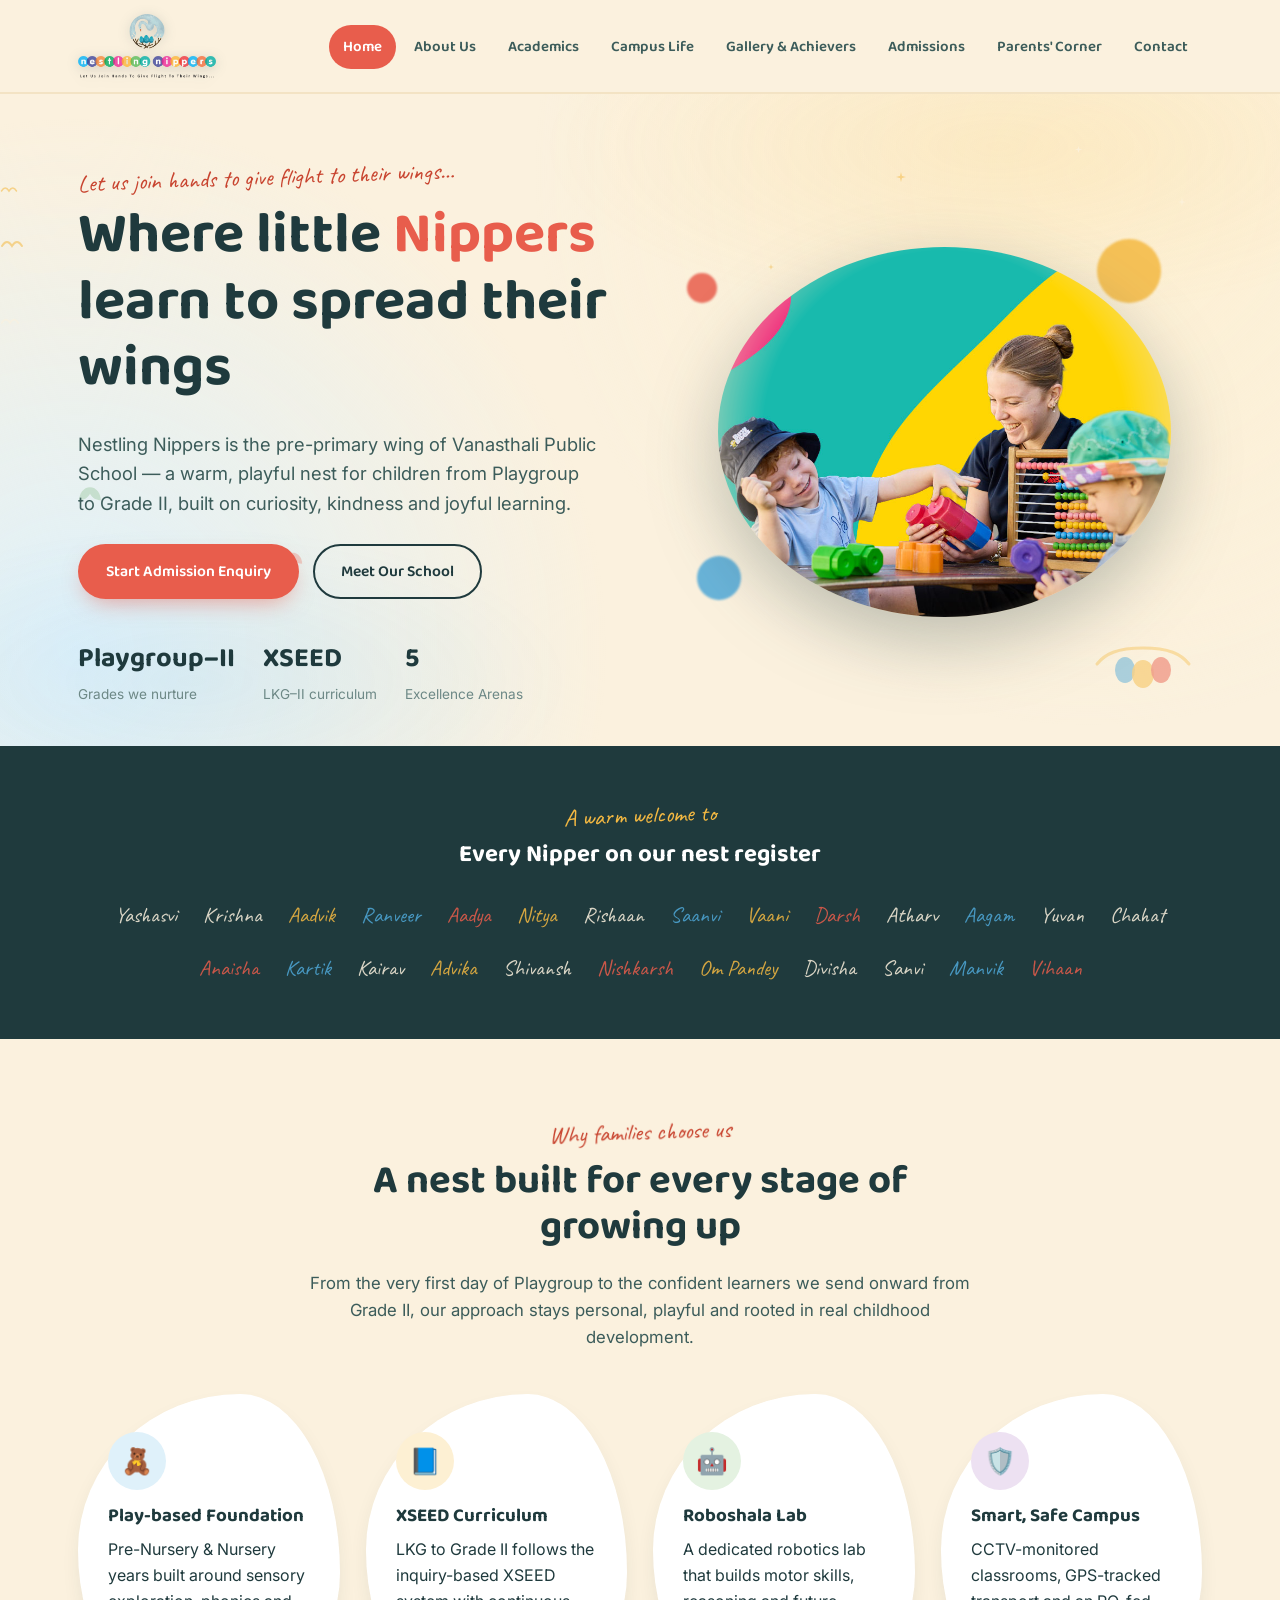
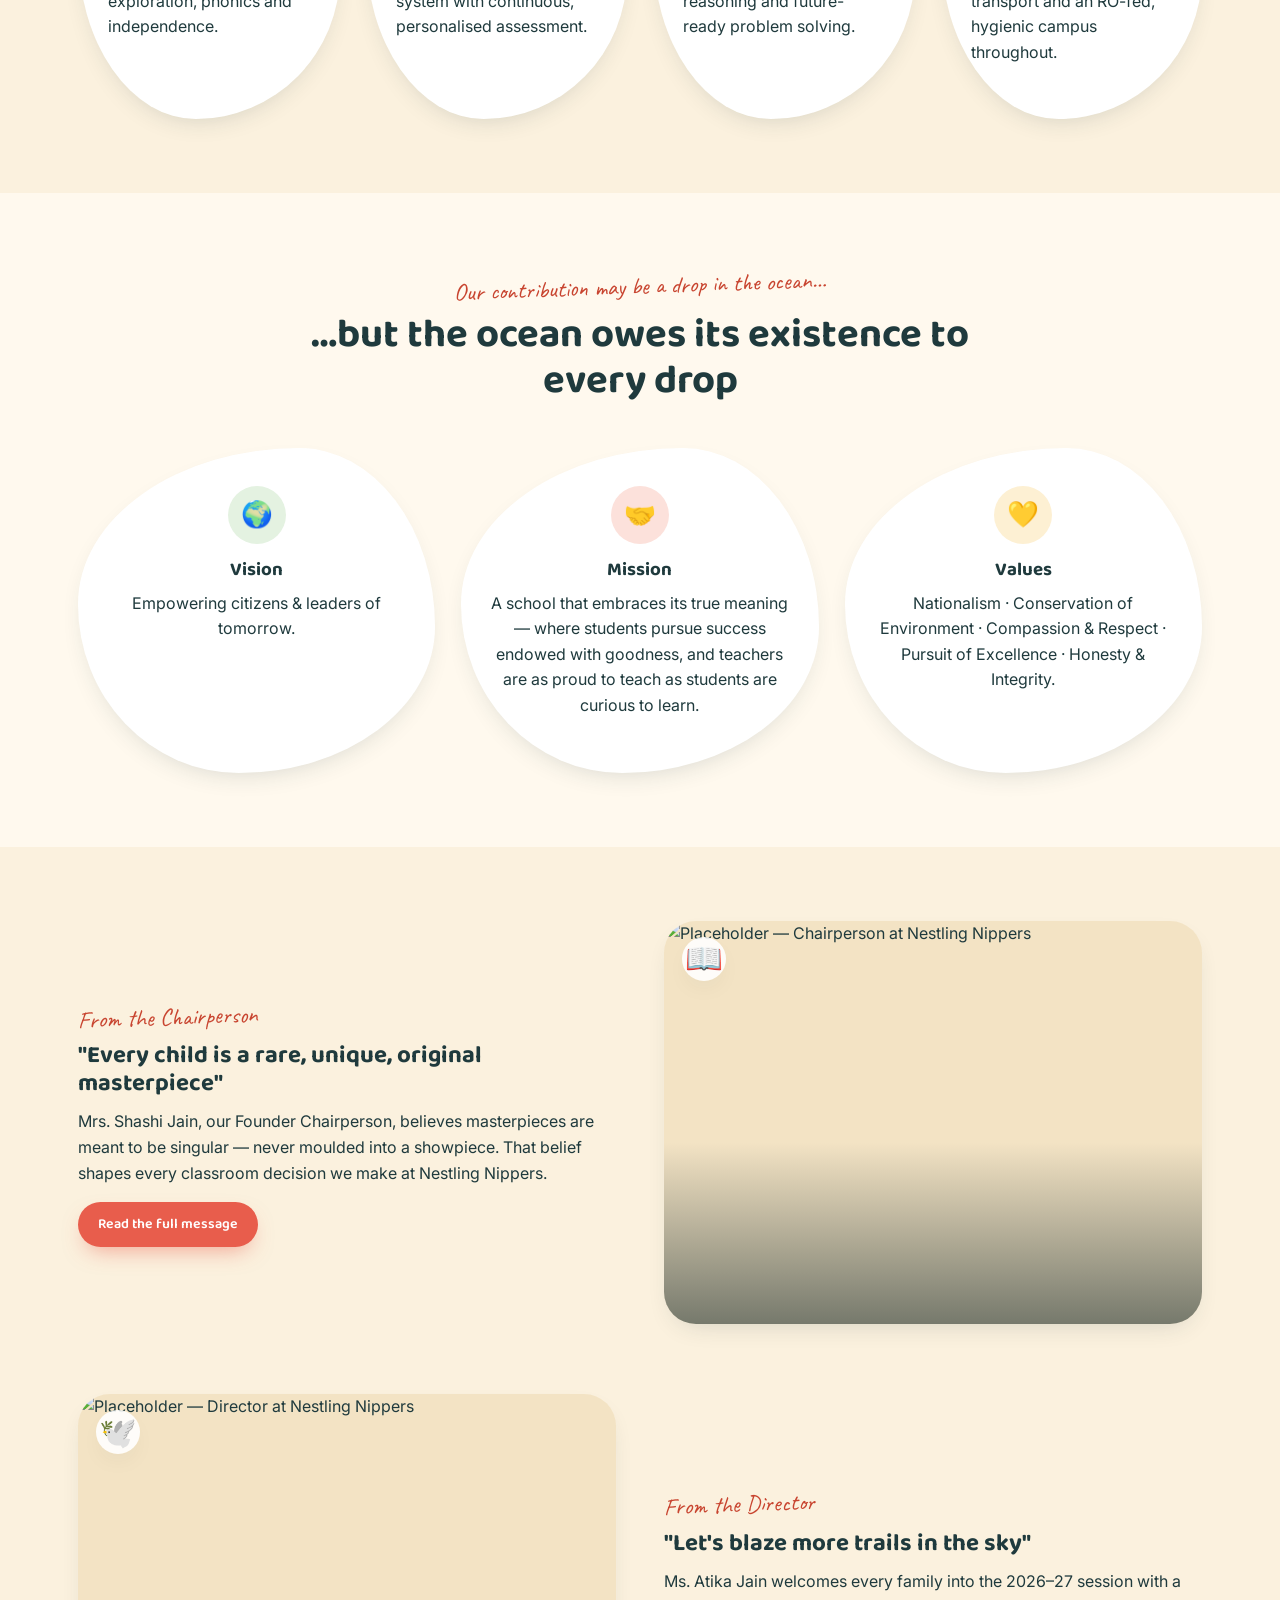
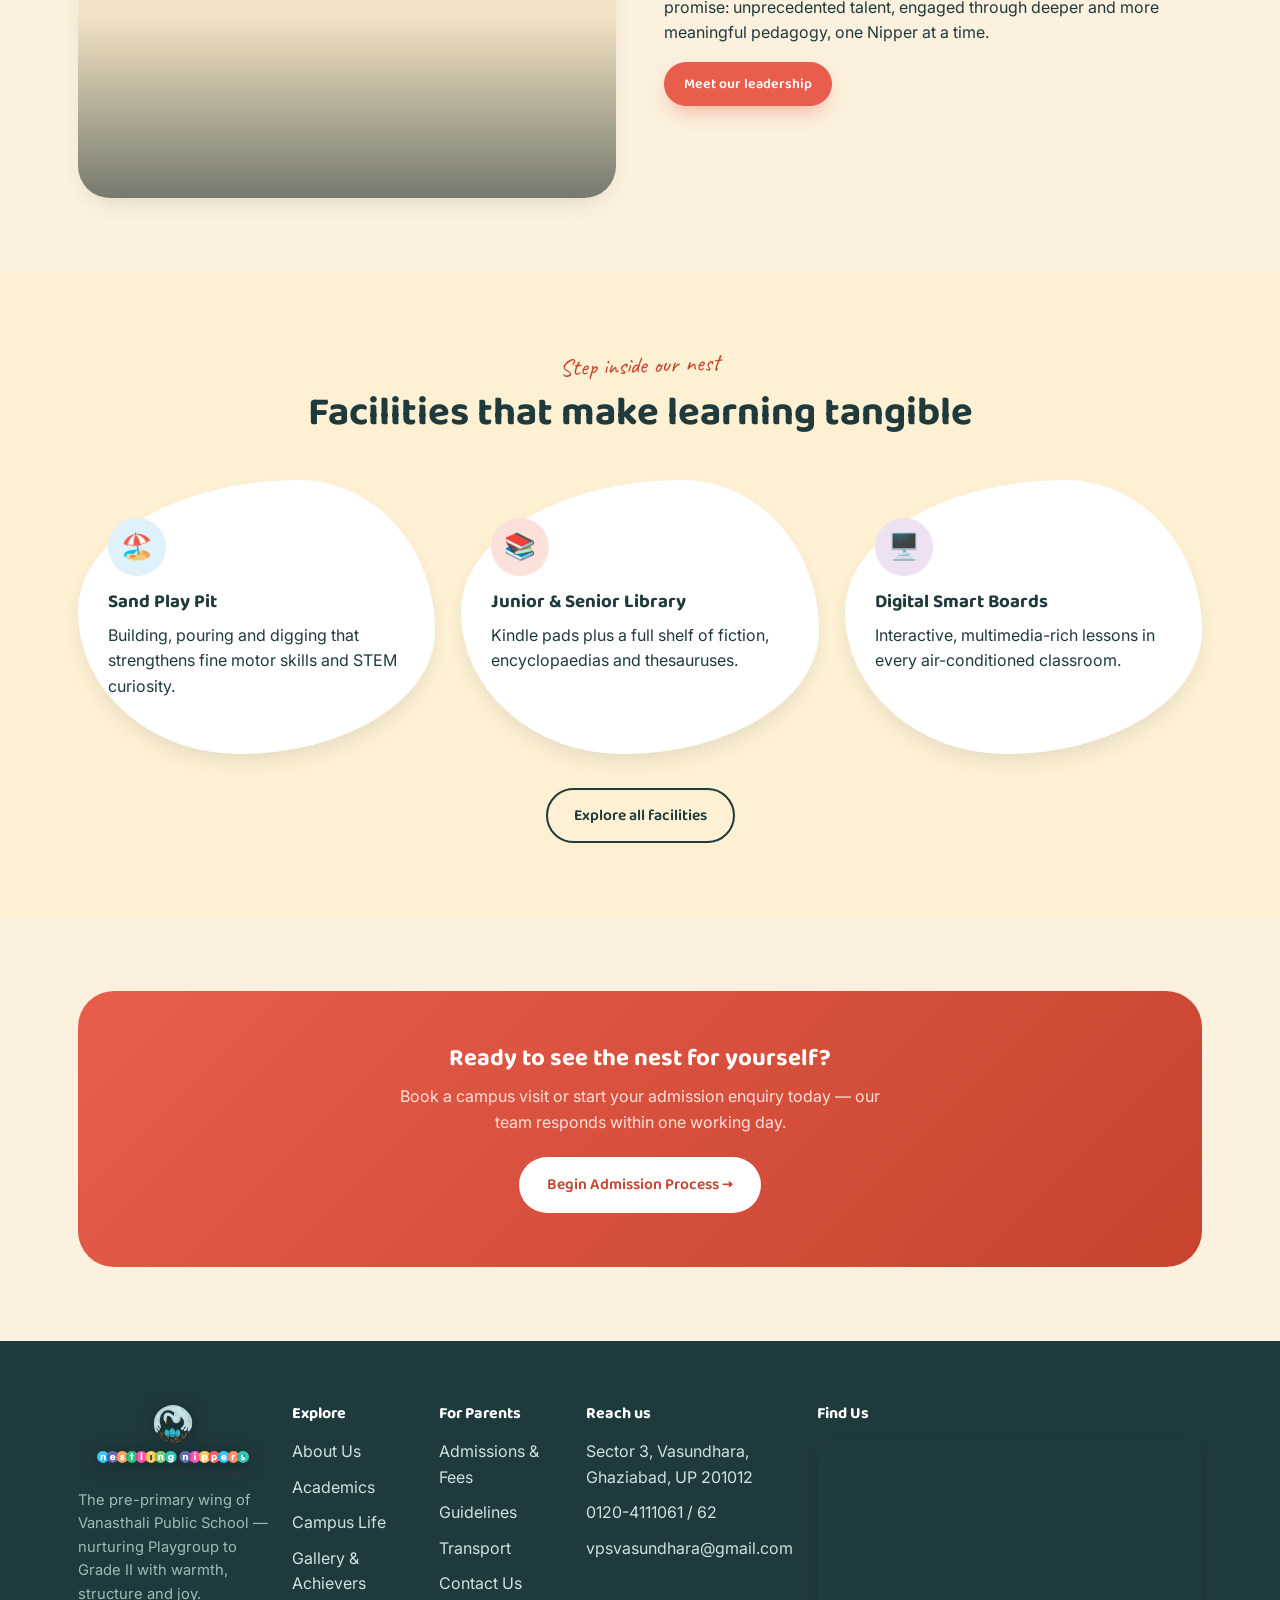
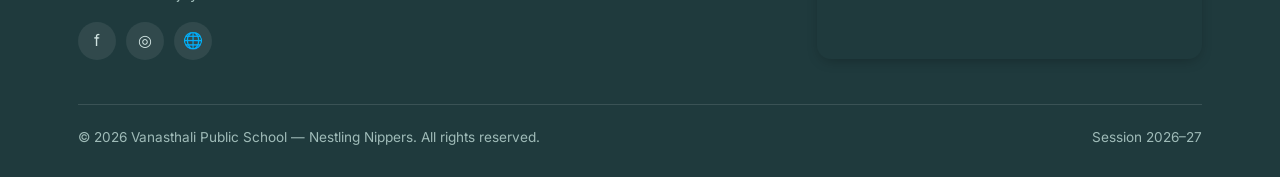
==== commit c178aebb: "Update index.html" ====
--- a/index.html
+++ b/index.html
@@ -147,19 +147,26 @@
 </section>
 
 <!-- ================= WELCOME CLOUDS ================= -->
-<section class="name-cloud">
-  <div class="container">
-    <span class="eyebrow">A warm welcome to</span>
-    <h2>Every Nipper on our nest register</h2>
-    <div class="cloud-names">
-      <a href="yashasvi.html" class="cn-link">Yashasvi</a><span>Krishna</span><span>Aadvik</span><span>Ranveer</span><span>Rishaan</span>
-      <span>Aadya</span><span>Nitya</span><span>Saanvi</span><span>Vaani</span><span>Darsh</span>
-      <span>Atharv</span><span>Aagam</span><span>Yuvan</span><span>Chahat</span><span>Anaisha</span>
-      <span>Kartik</span><span>Kairav</span><span>Advika</span><span>Shivansh</span><span>Nishkarsh</span>
-      <span>Om Pandey</span><span>Divisha</span><span>Sanvi</span><span>Manvik</span><span>Vihaan</span>
-    </div>
-  </div>
-</section>
+  <section class="name-cloud">
+    <div class="container">
+      <span class="eyebrow">A warm welcome to</span>
+      <h2>Every Nipper on our nest register</h2>
+      <div class="cloud-names">
+        <a href="yashasvi.html" class="cn-link">Yashasvi</a>
+        <a href="krishna.html" class="cn-link">Krishna</a>
+        <a href="Aadvik.html" class="cn-link">Aadvik</a>
+        <a href="Ranveer.html" class="cn-link">Ranveer</a>
+        <a href="Aadya.html" class="cn-link">Aadya</a>
+        <a href="Nitya.html" class="cn-link">Nitya</a>
+  
+        <span>Rishaan</span>
+        <span>Saanvi</span><span>Vaani</span><span>Darsh</span>
+        <span>Atharv</span><span>Aagam</span><span>Yuvan</span><span>Chahat</span><span>Anaisha</span>
+        <span>Kartik</span><span>Kairav</span><span>Advika</span><span>Shivansh</span><span>Nishkarsh</span>
+        <span>Om Pandey</span><span>Divisha</span><span>Sanvi</span><span>Manvik</span><span>Vihaan</span>
+      </div>
+    </div>
+  </section>
 
 <!-- ================= WHY US ================= -->
 <section id="why-us">
